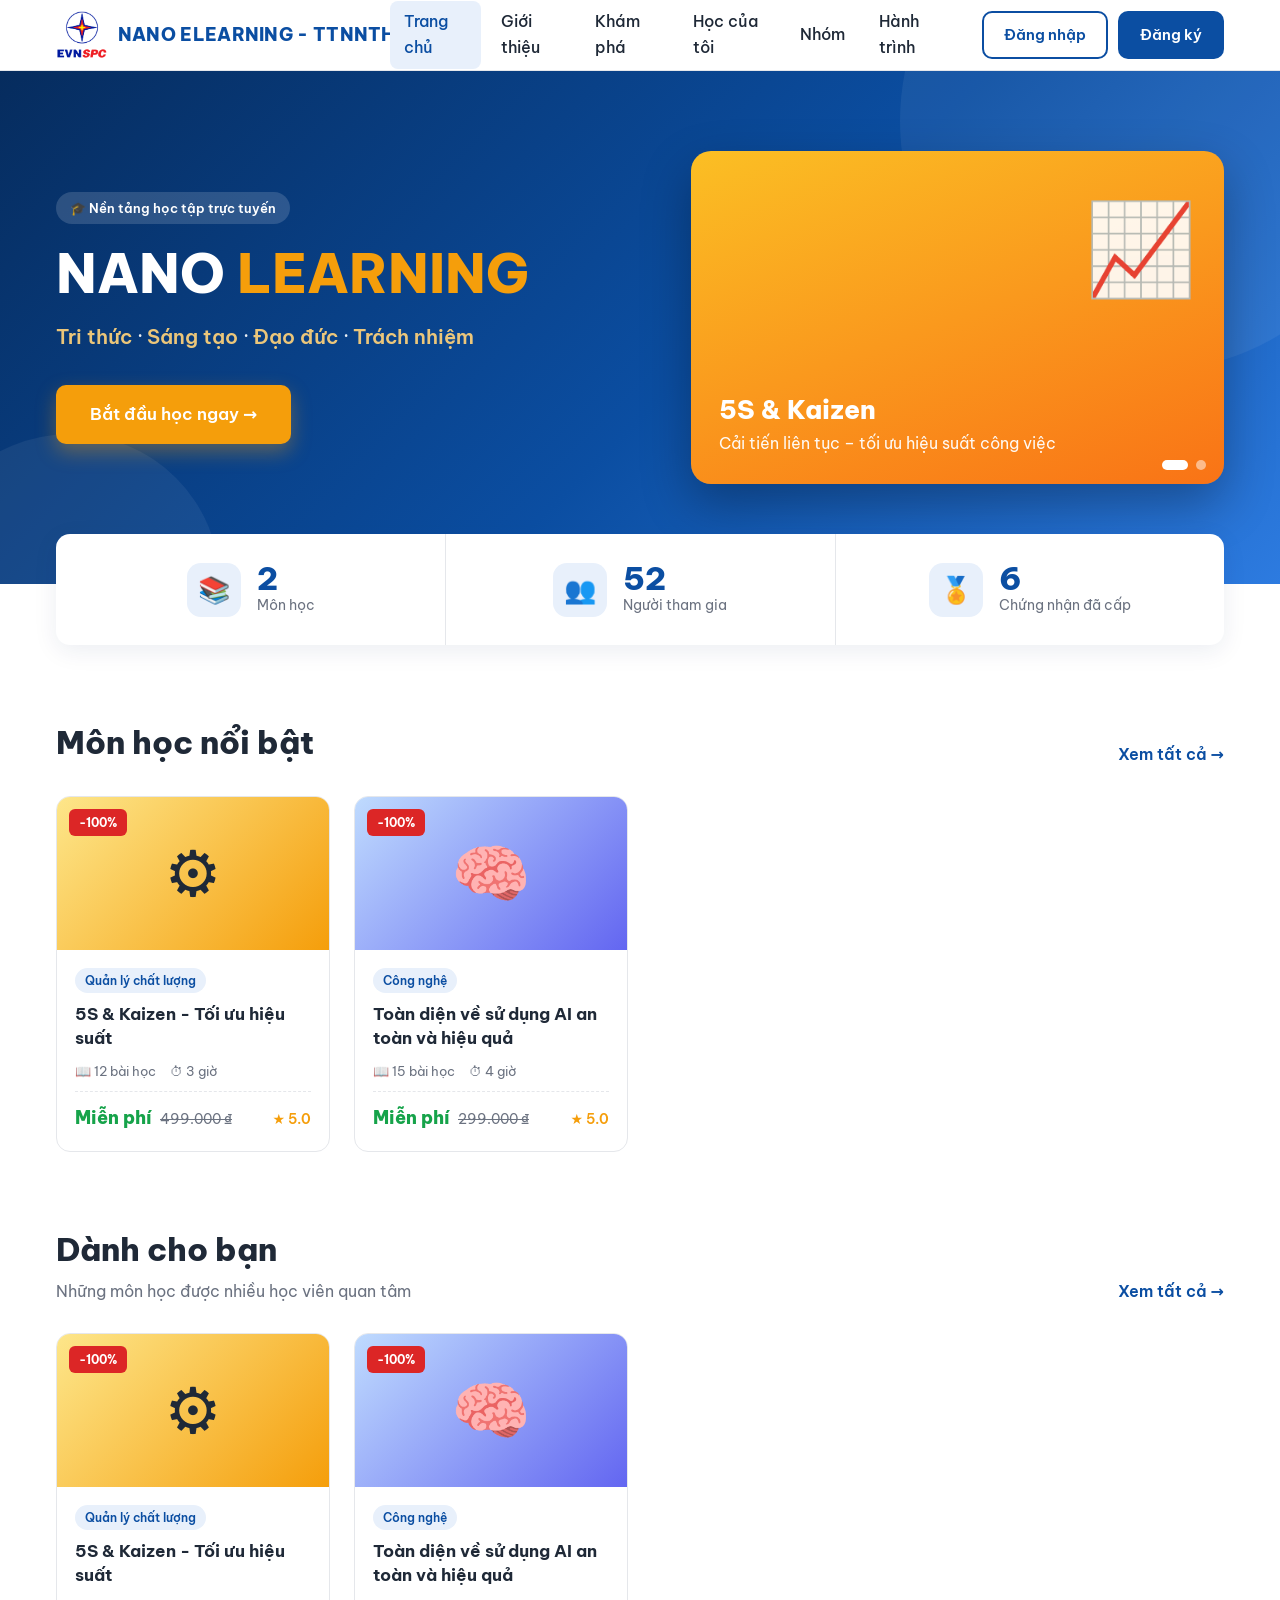
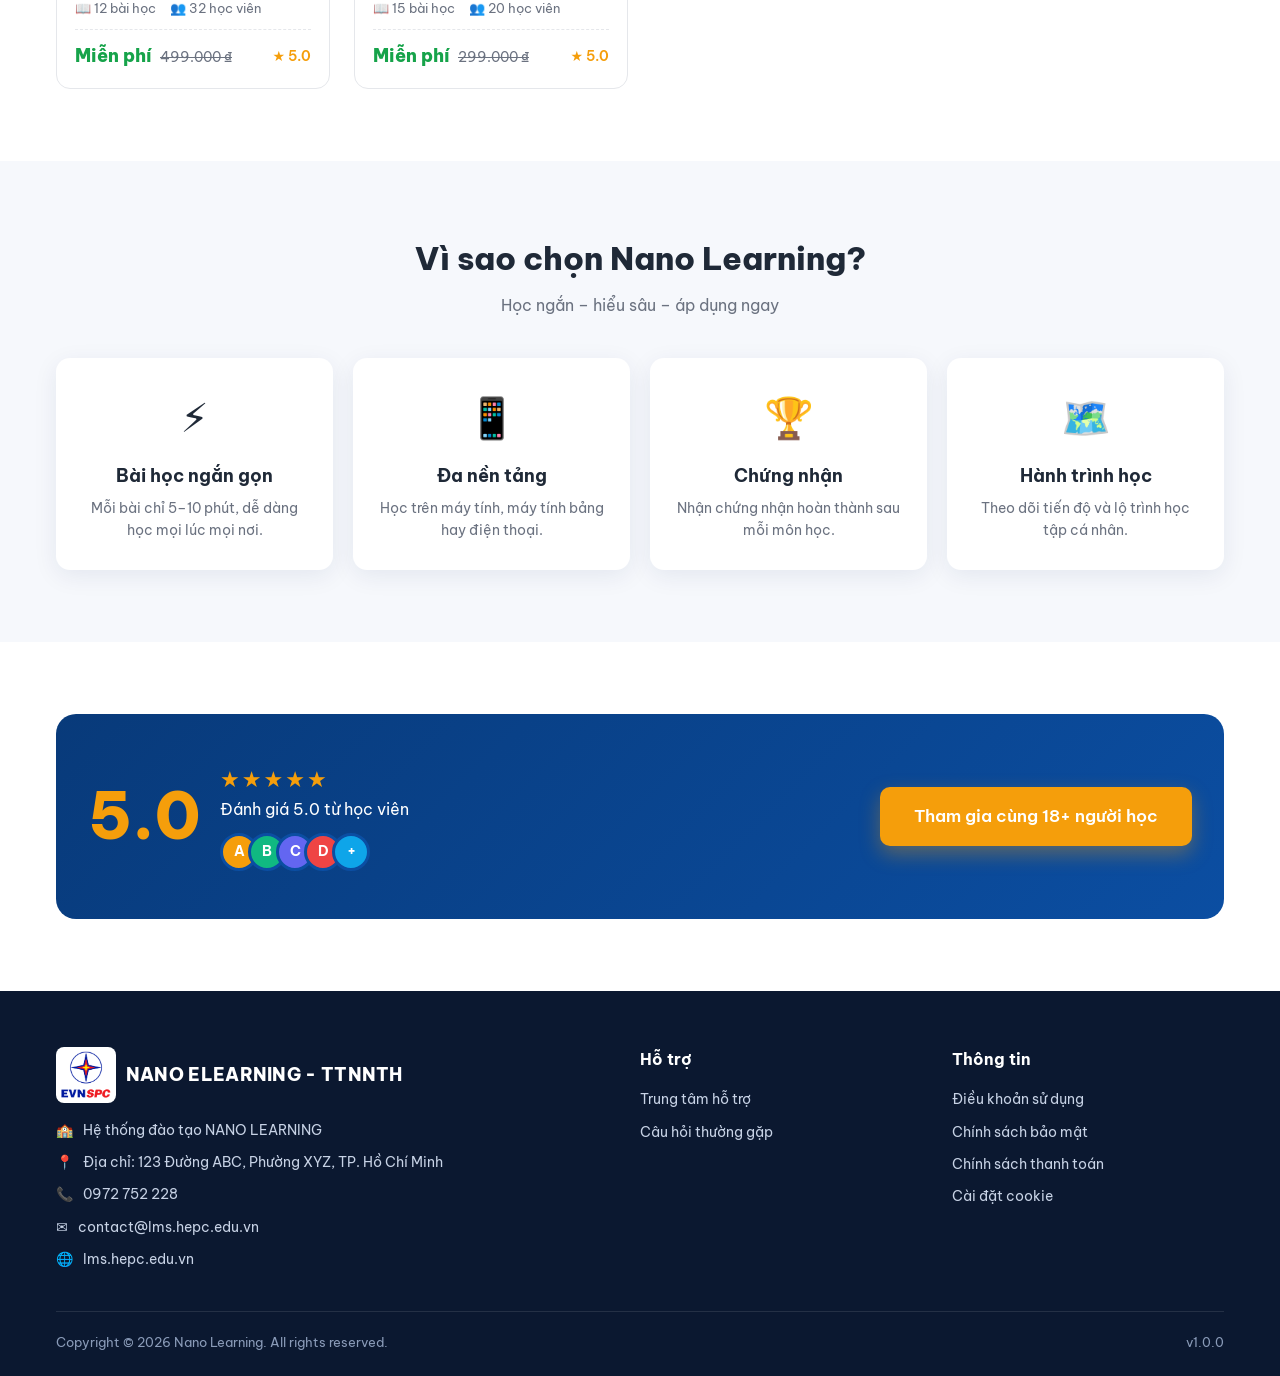
==== index.html @ f4925899 "first commit Co-Authored-By: Claude Opus 5.5 <noreply@anthropic.com>" ====
<!DOCTYPE html>
<html lang="vi">
<head>
  <meta charset="UTF-8" />
  <meta name="viewport" content="width=device-width, initial-scale=1.0" />
  <title>Nano Learning – Học tập trực tuyến</title>
  <meta name="description" content="Nền tảng học tập trực tuyến: Tri thức - Sáng tạo - Đạo đức - Trách nhiệm." />
  <link rel="preconnect" href="https://fonts.googleapis.com" />
  <link rel="preconnect" href="https://fonts.gstatic.com" crossorigin />
  <link href="https://fonts.googleapis.com/css2?family=Be+Vietnam+Pro:wght@400;500;600;700;800&display=swap" rel="stylesheet" />
  <link rel="stylesheet" href="assets/css/style.css" />
</head>
<body>
  <a href="#main" class="skip-link">Bỏ qua tới nội dung chính</a>

  <!-- HEADER -->
  <header class="header" id="header">
    <div class="container header-inner">
      <a href="index.html" class="logo" aria-label="NANO ELEARNING - TTNNTH – Trang chủ">
        <img src="assets/images/logo.png" alt="Logo EVNSPC" class="logo-img"><span class="logo-text">NANO ELEARNING - TTNNTH</span>
      </a>
      <div class="menu">
      <nav class="nav" aria-label="Điều hướng chính">
        <a href="index.html" class="active" aria-current="page">Trang chủ</a>
        <a href="gioi-thieu.html">Giới thiệu</a>
        <a href="#featured">Khám phá</a>
        <a href="#for-you">Học của tôi</a>
        <a href="#features">Nhóm</a>
        <a href="#proof">Hành trình</a>
      </nav>
      <div class="header-actions">
        <a href="#" class="btn btn-outline">Đăng nhập</a>
        <a href="#" class="btn btn-primary">Đăng ký</a>
      </div>
      </div>
      <button class="menu-toggle" id="menuToggle" aria-label="Mở menu" aria-expanded="false">☰</button>
    </div>
  </header>

  <main id="main">
    <!-- HERO -->
    <section class="hero">
      <div class="container hero-inner">
        <div>
          <span class="hero-badge">🎓 Nền tảng học tập trực tuyến</span>
          <h1>NANO <span>LEARNING</span></h1>
          <p class="hero-slogan"><b>Tri thức</b> · <b>Sáng tạo</b> · <b>Đạo đức</b> · <b>Trách nhiệm</b></p>
          <a href="#featured" class="btn btn-accent">Bắt đầu học ngay →</a>
        </div>
        <div class="slider" id="slider">
          <div class="slide slide-1 active">
            <span class="slide-icon">📈</span>
            <h3>5S &amp; Kaizen</h3>
            <p>Cải tiến liên tục – tối ưu hiệu suất công việc</p>
          </div>
          <div class="slide slide-2">
            <span class="slide-icon">🤖</span>
            <h3>AI an toàn &amp; hiệu quả</h3>
            <p>Làm chủ công cụ AI trong công việc hằng ngày</p>
          </div>
          <div class="slider-dots">
            <button class="active" aria-label="Banner 1"></button>
            <button aria-label="Banner 2"></button>
          </div>
        </div>
      </div>
    </section>

    <!-- STATS -->
    <section class="stats">
      <div class="container">
        <div class="stats-grid">
          <div class="stat">
            <div class="stat-icon">📚</div>
            <div><div class="stat-num" data-count="2">0</div><div class="stat-label">Môn học</div></div>
          </div>
          <div class="stat">
            <div class="stat-icon">👥</div>
            <div><div class="stat-num" data-count="52">0</div><div class="stat-label">Người tham gia</div></div>
          </div>
          <div class="stat">
            <div class="stat-icon">🏅</div>
            <div><div class="stat-num" data-count="6">0</div><div class="stat-label">Chứng nhận đã cấp</div></div>
          </div>
        </div>
      </div>
    </section>

    <!-- FEATURED COURSES -->
    <section class="block" id="featured">
      <div class="container">
        <div class="section-head reveal">
          <div><h2>Môn học nổi bật</h2></div>
          <a href="#" class="see-all">Xem tất cả →</a>
        </div>
        <div class="course-grid">
          <article class="course-card reveal">
            <div class="course-thumb thumb-a"><span class="discount">-100%</span>⚙️</div>
            <div class="course-body">
              <span class="course-tag">Quản lý chất lượng</span>
              <h3 class="course-title">5S &amp; Kaizen - Tối ưu hiệu suất</h3>
              <div class="course-meta"><span>📖 12 bài học</span><span>⏱ 3 giờ</span></div>
              <div class="course-foot">
                <div><span class="price-free">Miễn phí</span><span class="price-old">499.000 ₫</span></div>
                <span class="rating-sm">★ 5.0</span>
              </div>
            </div>
          </article>
          <article class="course-card reveal">
            <div class="course-thumb thumb-b"><span class="discount">-100%</span>🧠</div>
            <div class="course-body">
              <span class="course-tag">Công nghệ</span>
              <h3 class="course-title">Toàn diện về sử dụng AI an toàn và hiệu quả</h3>
              <div class="course-meta"><span>📖 15 bài học</span><span>⏱ 4 giờ</span></div>
              <div class="course-foot">
                <div><span class="price-free">Miễn phí</span><span class="price-old">299.000 ₫</span></div>
                <span class="rating-sm">★ 5.0</span>
              </div>
            </div>
          </article>
        </div>
      </div>
    </section>

    <!-- FOR YOU -->
    <section class="block" id="for-you">
      <div class="container">
        <div class="section-head reveal">
          <div>
            <h2>Dành cho bạn</h2>
            <p>Những môn học được nhiều học viên quan tâm</p>
          </div>
          <a href="#" class="see-all">Xem tất cả →</a>
        </div>
        <div class="course-grid">
          <article class="course-card reveal">
            <div class="course-thumb thumb-a"><span class="discount">-100%</span>⚙️</div>
            <div class="course-body">
              <span class="course-tag">Quản lý chất lượng</span>
              <h3 class="course-title">5S &amp; Kaizen - Tối ưu hiệu suất</h3>
              <div class="course-meta"><span>📖 12 bài học</span><span>👥 32 học viên</span></div>
              <div class="course-foot">
                <div><span class="price-free">Miễn phí</span><span class="price-old">499.000 ₫</span></div>
                <span class="rating-sm">★ 5.0</span>
              </div>
            </div>
          </article>
          <article class="course-card reveal">
            <div class="course-thumb thumb-b"><span class="discount">-100%</span>🧠</div>
            <div class="course-body">
              <span class="course-tag">Công nghệ</span>
              <h3 class="course-title">Toàn diện về sử dụng AI an toàn và hiệu quả</h3>
              <div class="course-meta"><span>📖 15 bài học</span><span>👥 20 học viên</span></div>
              <div class="course-foot">
                <div><span class="price-free">Miễn phí</span><span class="price-old">299.000 ₫</span></div>
                <span class="rating-sm">★ 5.0</span>
              </div>
            </div>
          </article>
        </div>
      </div>
    </section>

    <!-- FEATURES -->
    <section class="features" id="features">
      <div class="container">
        <h2 class="reveal">Vì sao chọn Nano Learning?</h2>
        <p class="sub reveal">Học ngắn – hiểu sâu – áp dụng ngay</p>
        <div class="feature-grid">
          <div class="feature reveal"><div class="feature-icon">⚡</div><h3>Bài học ngắn gọn</h3><p>Mỗi bài chỉ 5–10 phút, dễ dàng học mọi lúc mọi nơi.</p></div>
          <div class="feature reveal"><div class="feature-icon">📱</div><h3>Đa nền tảng</h3><p>Học trên máy tính, máy tính bảng hay điện thoại.</p></div>
          <div class="feature reveal"><div class="feature-icon">🏆</div><h3>Chứng nhận</h3><p>Nhận chứng nhận hoàn thành sau mỗi môn học.</p></div>
          <div class="feature reveal"><div class="feature-icon">🗺️</div><h3>Hành trình học</h3><p>Theo dõi tiến độ và lộ trình học tập cá nhân.</p></div>
        </div>
      </div>
    </section>

    <!-- SOCIAL PROOF -->
    <section class="proof" id="proof">
      <div class="container">
        <div class="proof-box reveal">
          <div class="proof-rating">
            <div class="proof-score">5.0</div>
            <div>
              <div class="stars">★★★★★</div>
              <div>Đánh giá 5.0 từ học viên</div>
              <div class="avatars">
                <span style="background:#f59e0b">A</span>
                <span style="background:#10b981">B</span>
                <span style="background:#6366f1">C</span>
                <span style="background:#ef4444">D</span>
                <span style="background:#0ea5e9">+</span>
              </div>
            </div>
          </div>
          <a href="#featured" class="btn btn-accent">Tham gia cùng 18+ người học</a>
        </div>
      </div>
    </section>
  </main>

  <!-- FOOTER -->
  <footer class="footer">
    <div class="container">
      <div class="footer-grid">
        <div>
          <div class="logo"><img src="assets/images/logo.png" alt="Logo EVNSPC" class="logo-img"><span class="logo-text">NANO ELEARNING - TTNNTH</span></div>
          <ul>
            <li>🏫 <span>Hệ thống đào tạo NANO LEARNING</span></li>
            <li>📍 <span>Địa chỉ: 123 Đường ABC, Phường XYZ, TP. Hồ Chí Minh</span></li>
            <li>📞 <a href="tel:0972752228">0972 752 228</a></li>
            <li>✉️ <a href="mailto:contact@lms.hepc.edu.vn">contact@lms.hepc.edu.vn</a></li>
            <li>🌐 <a href="#">lms.hepc.edu.vn</a></li>
          </ul>
        </div>
        <div>
          <h4>Hỗ trợ</h4>
          <ul>
            <li><a href="#">Trung tâm hỗ trợ</a></li>
            <li><a href="#">Câu hỏi thường gặp</a></li>
          </ul>
        </div>
        <div>
          <h4>Thông tin</h4>
          <ul>
            <li><a href="#">Điều khoản sử dụng</a></li>
            <li><a href="#">Chính sách bảo mật</a></li>
            <li><a href="#">Chính sách thanh toán</a></li>
            <li><a href="#">Cài đặt cookie</a></li>
          </ul>
        </div>
      </div>
      <div class="footer-bottom">
        <span>Copyright © <span id="year">2026</span> Nano Learning. All rights reserved.</span>
        <span>v1.0.0</span>
      </div>
    </div>
  </footer>

  <script src="assets/js/main.js" defer></script>
</body>
</html>
---- assets/css/style.css ----
:root {
  --primary: #0b4ea2;
  --primary-dark: #083a7a;
  --primary-light: #e8f0fb;
  --accent: #f59e0b;
  --accent-dark: #d97706;
  --text: #1f2937;
  --muted: #6b7280;
  --border: #e5e7eb;
  --bg: #ffffff;
  --bg-soft: #f6f8fc;
  --success: #16a34a;
  --danger: #dc2626;
  --radius: 14px;
  --shadow: 0 6px 24px rgba(15, 40, 90, 0.08);
  --shadow-hover: 0 14px 36px rgba(15, 40, 90, 0.16);
}
* { box-sizing: border-box; margin: 0; padding: 0; }
html { scroll-behavior: smooth; }
body {
  font-family: "Be Vietnam Pro", system-ui, -apple-system, sans-serif;
  color: var(--text);
  background: var(--bg);
  line-height: 1.6;
}
a { color: inherit; text-decoration: none; }
img { max-width: 100%; display: block; }
.container { width: 100%; max-width: 1200px; margin: 0 auto; padding: 0 16px; }

/* Skip link */
.skip-link {
  position: absolute; left: -9999px; top: 8px;
  background: var(--primary); color: #fff; padding: 8px 14px; border-radius: 8px; z-index: 1000;
}
.skip-link:focus { left: 8px; }

/* Buttons */
.btn {
  display: inline-flex; align-items: center; justify-content: center; gap: 8px;
  padding: 10px 20px; border-radius: 10px; font-weight: 600; font-size: 15px;
  border: 2px solid transparent; cursor: pointer; transition: all .2s ease; white-space: nowrap;
}
.btn-primary { background: var(--primary); color: #fff; }
.btn-primary:hover { background: var(--primary-dark); }
.btn-outline { border-color: var(--primary); color: var(--primary); background: transparent; }
.btn-outline:hover { background: var(--primary-light); }
.btn-accent { background: var(--accent); color: #fff; padding: 14px 32px; font-size: 17px; box-shadow: 0 8px 20px rgba(245,158,11,.35); }
.btn-accent:hover { background: var(--accent-dark); transform: translateY(-2px); }

/* Header */
.header {
  position: sticky; top: 0; z-index: 100;
  background: rgba(255,255,255,.95); backdrop-filter: blur(8px);
  border-bottom: 1px solid var(--border);
}
.header-inner { display: flex; align-items: center; justify-content: space-between; height: 70px; gap: 24px; }
.logo { display: flex; align-items: center; gap: 10px; font-weight: 800; font-size: 20px; color: var(--primary); }
.logo-mark {
  width: 40px; height: 40px; border-radius: 10px;
  background: linear-gradient(135deg, var(--primary), #2d7be0);
  display: grid; place-items: center; color: #fff; font-size: 18px;
}
.logo-img { height: 48px; width: auto; flex-shrink: 0; display: block; }
.logo-text { font-size: clamp(14px, 1.6vw, 18px); font-weight: 800; letter-spacing: .3px; white-space: nowrap; line-height: 1.2; }
.footer .logo-img { height: 56px; background: #fff; padding: 4px; border-radius: 8px; }
@media (max-width: 600px) { .header .logo-img { height: 36px; } .logo { gap: 8px; } }
@media (max-width: 380px) { .logo-text { font-size: 13px; } }
.logo small { display: block; font-size: 11px; font-weight: 500; color: var(--muted); letter-spacing: .5px; }
.menu { display: flex; align-items: center; gap: 24px; }
.nav { display: flex; align-items: center; gap: 6px; }
.nav a {
  padding: 8px 14px; border-radius: 8px; font-weight: 500; color: var(--text); transition: .2s;
}
.nav a:hover, .nav a.active { color: var(--primary); background: var(--primary-light); }
.header-actions { display: flex; gap: 10px; }
.menu-toggle {
  display: none; background: none; border: 0; font-size: 26px; cursor: pointer; color: var(--text);
}

/* Hero */
.hero {
  position: relative; overflow: hidden;
  background: linear-gradient(135deg, #062c5e 0%, var(--primary) 55%, #2d7be0 100%);
  color: #fff; padding: 80px 0 100px;
}
.hero::before, .hero::after {
  content: ""; position: absolute; border-radius: 50%; background: rgba(255,255,255,.06);
}
.hero::before { width: 500px; height: 500px; top: -200px; right: -120px; }
.hero::after { width: 300px; height: 300px; bottom: -150px; left: -80px; }
.hero-inner { position: relative; z-index: 1; display: grid; grid-template-columns: 1.1fr 1fr; gap: 48px; align-items: center; }
.hero-badge {
  display: inline-block; padding: 6px 14px; border-radius: 999px;
  background: rgba(255,255,255,.15); font-size: 13px; font-weight: 600; margin-bottom: 18px;
}
.hero h1 { font-size: clamp(32px, 5vw, 54px); font-weight: 800; line-height: 1.15; margin-bottom: 16px; }
.hero h1 span { color: var(--accent); }
.hero-slogan { font-size: clamp(16px, 2vw, 20px); opacity: .92; margin-bottom: 32px; }
.hero-slogan b { color: #ffd27a; font-weight: 600; }

/* Banner slider */
.slider { position: relative; border-radius: 20px; overflow: hidden; box-shadow: 0 20px 50px rgba(0,0,0,.3); aspect-ratio: 16/10; }
.slide {
  position: absolute; inset: 0; opacity: 0; transition: opacity .8s ease;
  display: flex; flex-direction: column; justify-content: flex-end; padding: 28px;
}
.slide.active { opacity: 1; }
.slide-1 { background: linear-gradient(160deg, #fbbf24 0%, #f97316 100%); }
.slide-2 { background: linear-gradient(160deg, #34d399 0%, #0ea5e9 100%); }
.slide-icon { position: absolute; top: 24px; right: 28px; font-size: 90px; opacity: .9; }
.slide h3 { font-size: 26px; font-weight: 800; }
.slide p { opacity: .95; }
.slider-dots { position: absolute; bottom: 14px; right: 18px; display: flex; gap: 8px; z-index: 2; }
.slider-dots button {
  width: 10px; height: 10px; border-radius: 50%; border: 0; background: rgba(255,255,255,.5); cursor: pointer; transition: .3s;
}
.slider-dots button.active { background: #fff; width: 26px; border-radius: 6px; }

/* Stats */
.stats { margin-top: -50px; position: relative; z-index: 2; }
.stats-grid {
  display: grid; grid-template-columns: repeat(3, 1fr);
  background: #fff; border-radius: var(--radius); box-shadow: var(--shadow); overflow: hidden;
}
.stat { padding: 28px 20px; text-align: center; display: flex; align-items: center; justify-content: center; gap: 16px; }
.stat + .stat { border-left: 1px solid var(--border); }
.stat-icon {
  width: 54px; height: 54px; border-radius: 14px; display: grid; place-items: center; font-size: 26px;
  background: var(--primary-light);
}
.stat-num { font-size: 32px; font-weight: 800; color: var(--primary); line-height: 1; text-align: left; }
.stat-label { color: var(--muted); font-size: 14px; text-align: left; }

/* Sections */
section.block { padding: 72px 0 0; }
.section-head { display: flex; justify-content: space-between; align-items: flex-end; gap: 16px; margin-bottom: 28px; }
.section-head h2 { font-size: clamp(24px, 3vw, 32px); font-weight: 800; }
.section-head p { color: var(--muted); margin-top: 4px; }
.see-all { color: var(--primary); font-weight: 600; white-space: nowrap; }
.see-all:hover { text-decoration: underline; }

/* Course cards */
.course-grid { display: grid; grid-template-columns: repeat(auto-fill, minmax(270px, 1fr)); gap: 24px; }
.course-card {
  background: #fff; border: 1px solid var(--border); border-radius: var(--radius); overflow: hidden;
  transition: transform .25s ease, box-shadow .25s ease; display: flex; flex-direction: column;
}
.course-card:hover { transform: translateY(-6px); box-shadow: var(--shadow-hover); }
.course-thumb { position: relative; aspect-ratio: 16/9; display: grid; place-items: center; font-size: 64px; }
.thumb-a { background: linear-gradient(135deg, #fde68a, #f59e0b); }
.thumb-b { background: linear-gradient(135deg, #bfdbfe, #6366f1); }
.thumb-c { background: linear-gradient(135deg, #bbf7d0, #10b981); }
.thumb-d { background: linear-gradient(135deg, #fecaca, #ef4444); }
.discount {
  position: absolute; top: 12px; left: 12px; background: var(--danger); color: #fff;
  font-size: 12px; font-weight: 700; padding: 4px 10px; border-radius: 6px;
}
.course-body { padding: 18px; display: flex; flex-direction: column; gap: 10px; flex: 1; }
.course-tag { font-size: 12px; font-weight: 600; color: var(--primary); background: var(--primary-light); padding: 3px 10px; border-radius: 999px; align-self: flex-start; }
.course-title { font-size: 17px; font-weight: 700; line-height: 1.4; }
.course-meta { display: flex; gap: 14px; color: var(--muted); font-size: 13px; }
.course-foot { margin-top: auto; padding-top: 12px; border-top: 1px dashed var(--border); display: flex; align-items: center; justify-content: space-between; }
.price-free { color: var(--success); font-weight: 800; font-size: 18px; }
.price-old { color: var(--muted); text-decoration: line-through; font-size: 14px; margin-left: 8px; }
.rating-sm { color: var(--accent); font-size: 14px; font-weight: 600; }

/* Features */
.features { background: var(--bg-soft); padding: 72px 0; margin-top: 72px; }
.features h2 { text-align: center; font-size: clamp(24px, 3vw, 32px); font-weight: 800; margin-bottom: 8px; }
.features .sub { text-align: center; color: var(--muted); margin-bottom: 40px; }
.feature-grid { display: grid; grid-template-columns: repeat(4, 1fr); gap: 20px; }
.feature { background: #fff; border-radius: var(--radius); padding: 28px 22px; text-align: center; box-shadow: var(--shadow); }
.feature-icon { font-size: 40px; margin-bottom: 12px; }
.feature h3 { font-size: 18px; margin-bottom: 6px; }
.feature p { color: var(--muted); font-size: 14px; }

/* Social proof */
.proof { padding: 72px 0; }
.proof-box {
  background: linear-gradient(135deg, var(--primary-dark), var(--primary));
  color: #fff; border-radius: 20px; padding: 48px 32px;
  display: grid; grid-template-columns: 1fr auto; gap: 32px; align-items: center;
}
.proof-rating { display: flex; align-items: center; gap: 20px; }
.proof-score { font-size: 64px; font-weight: 800; line-height: 1; color: var(--accent); }
.stars { color: var(--accent); font-size: 22px; letter-spacing: 2px; }
.avatars { display: flex; margin-top: 10px; }
.avatars span {
  width: 38px; height: 38px; border-radius: 50%; border: 3px solid var(--primary);
  display: grid; place-items: center; font-weight: 700; font-size: 14px; margin-left: -10px; color: #fff;
}
.avatars span:first-child { margin-left: 0; }

/* Footer */
.footer { background: #0b1830; color: #c7d2e5; padding: 56px 0 24px; }
.footer-grid { display: grid; grid-template-columns: 2fr 1fr 1fr; gap: 40px; }
.footer h4 { color: #fff; font-size: 16px; margin-bottom: 16px; }
.footer .logo { color: #fff; margin-bottom: 16px; }
.footer ul { list-style: none; display: grid; gap: 10px; }
.footer li { display: flex; gap: 10px; font-size: 14px; }
.footer a:hover { color: var(--accent); }
.footer-bottom {
  margin-top: 40px; padding-top: 20px; border-top: 1px solid rgba(255,255,255,.1);
  display: flex; justify-content: space-between; font-size: 13px; color: #8a9bb8; flex-wrap: wrap; gap: 8px;
}

/* Reveal animation */
.reveal { opacity: 0; transform: translateY(24px); transition: all .6s ease; }
.reveal.visible { opacity: 1; transform: none; }

/* Responsive */
@media (max-width: 960px) {
  .hero-inner { grid-template-columns: 1fr; text-align: center; }
  .feature-grid { grid-template-columns: repeat(2, 1fr); }
  .footer-grid { grid-template-columns: 1fr 1fr; }
  .footer-grid > :first-child { grid-column: 1 / -1; }
}
@media (max-width: 820px) {
  .menu-toggle { display: block; }
  .menu { display: none; }
  .header.open .menu {
    display: flex; flex-direction: column; align-items: stretch; gap: 12px;
    position: absolute; top: 70px; left: 0; right: 0; background: #fff;
    padding: 12px 16px 16px; border-bottom: 1px solid var(--border); box-shadow: var(--shadow);
  }
  .header.open .nav { flex-direction: column; align-items: stretch; }
  .header.open .header-actions .btn { flex: 1; }
}
@media (max-width: 640px) {
  .hero { padding: 48px 0 90px; }
  .stats-grid { grid-template-columns: 1fr; }
  .stat + .stat { border-left: 0; border-top: 1px solid var(--border); }
  .stat { justify-content: flex-start; }
  .feature-grid { grid-template-columns: 1fr; }
  .proof-box { grid-template-columns: 1fr; text-align: center; }
  .proof-rating { flex-direction: column; }
  .avatars { justify-content: center; }
  .footer-grid { grid-template-columns: 1fr; }
  .section-head { flex-direction: column; align-items: flex-start; }
}
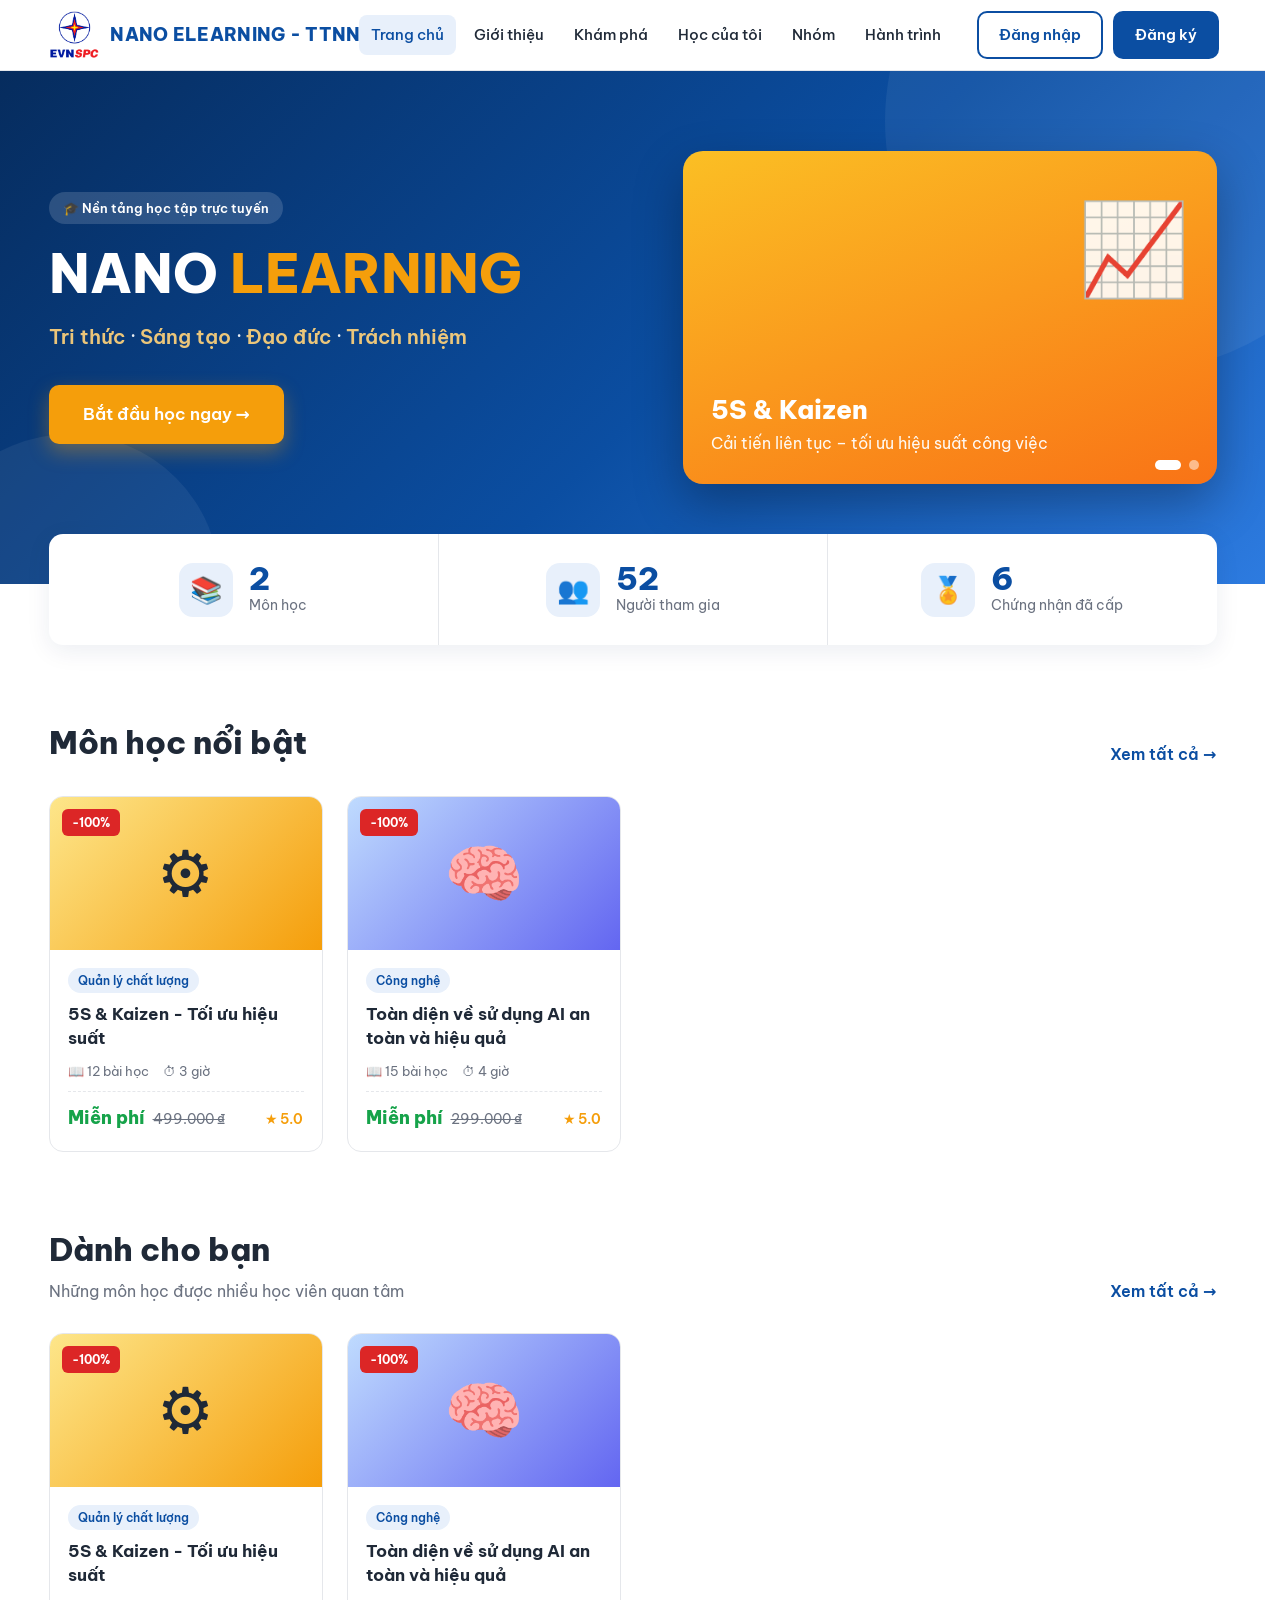
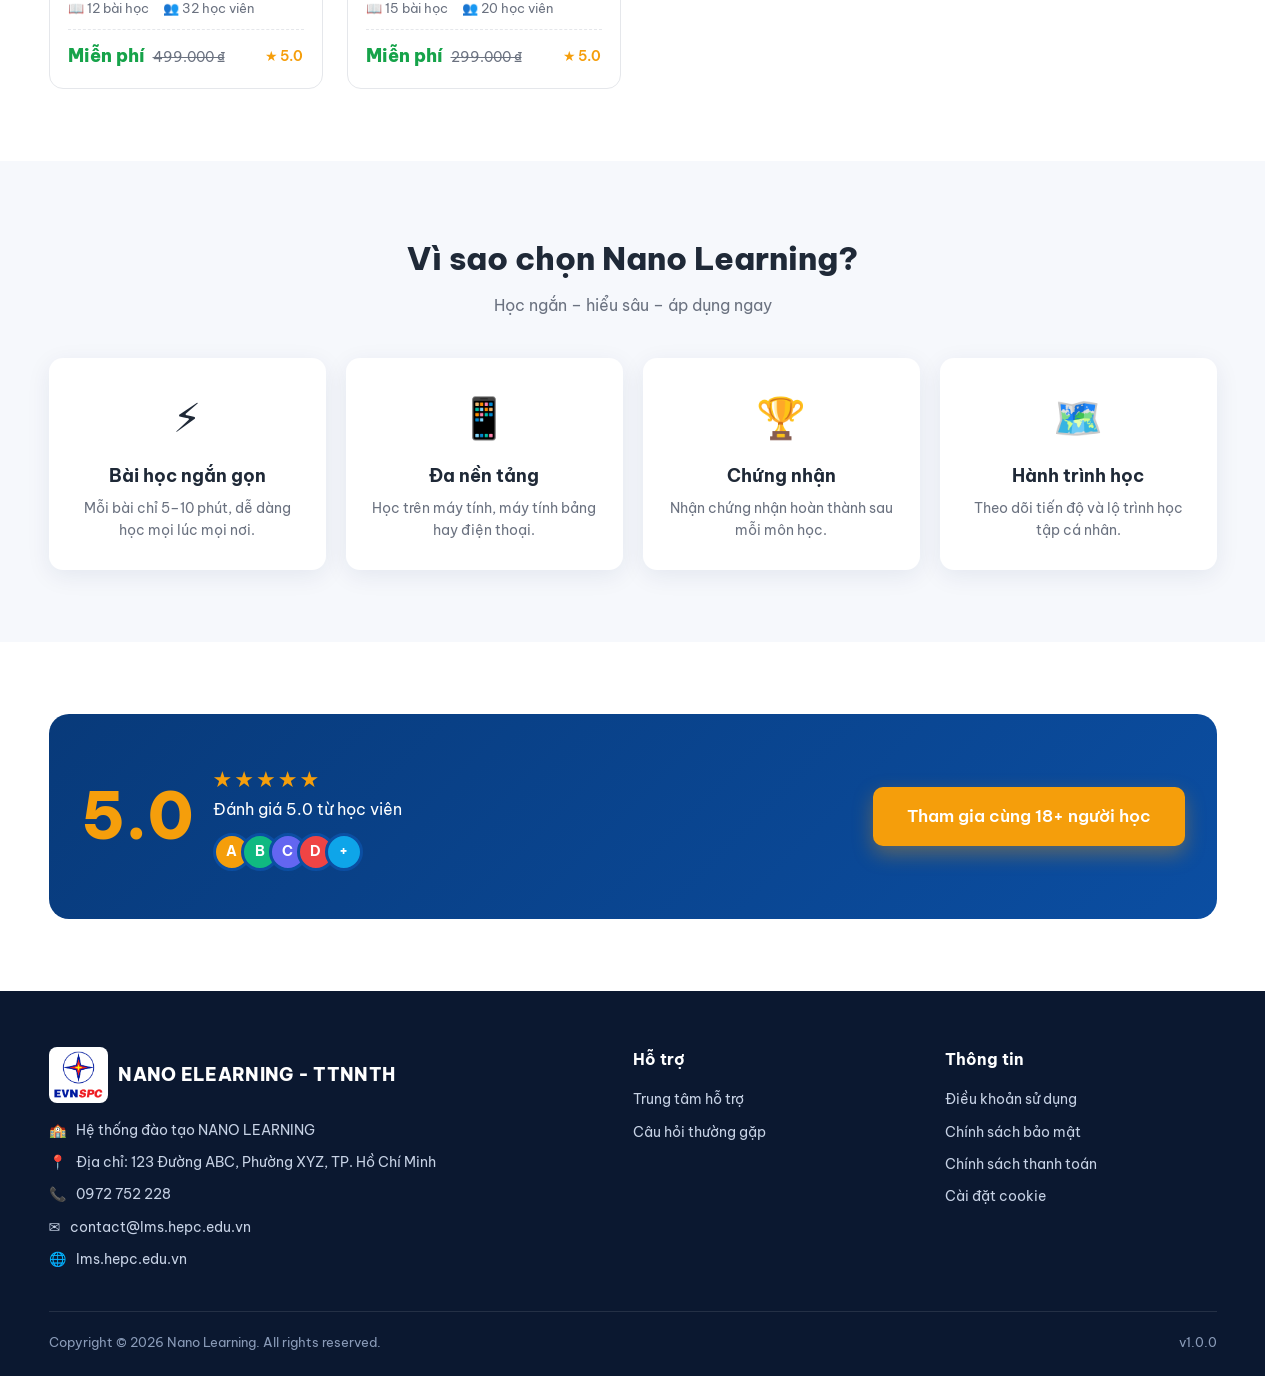
==== commit 903a3011: "Đồng nhất menu giữa trang chủ và trang Giới thiệu, chống nhảy giao diện - Dùng chung một menu (Trang" ====
--- a/index.html
+++ b/index.html
@@ -20,18 +20,18 @@
         <img src="assets/images/logo.png" alt="Logo EVNSPC" class="logo-img"><span class="logo-text">NANO ELEARNING - TTNNTH</span>
       </a>
       <div class="menu">
-      <nav class="nav" aria-label="Điều hướng chính">
-        <a href="index.html" class="active" aria-current="page">Trang chủ</a>
-        <a href="gioi-thieu.html">Giới thiệu</a>
-        <a href="#featured">Khám phá</a>
-        <a href="#for-you">Học của tôi</a>
-        <a href="#features">Nhóm</a>
-        <a href="#proof">Hành trình</a>
-      </nav>
-      <div class="header-actions">
-        <a href="#" class="btn btn-outline">Đăng nhập</a>
-        <a href="#" class="btn btn-primary">Đăng ký</a>
-      </div>
+        <nav class="nav" aria-label="Điều hướng chính">
+          <a href="index.html" class="active" aria-current="page">Trang chủ</a>
+          <a href="gioi-thieu.html">Giới thiệu</a>
+          <a href="index.html#featured">Khám phá</a>
+          <a href="index.html#for-you">Học của tôi</a>
+          <a href="index.html#features">Nhóm</a>
+          <a href="index.html#proof">Hành trình</a>
+        </nav>
+        <div class="header-actions">
+          <a href="#" class="btn btn-outline">Đăng nhập</a>
+          <a href="gioi-thieu.html#contact" class="btn btn-primary">Đăng ký</a>
+        </div>
       </div>
       <button class="menu-toggle" id="menuToggle" aria-label="Mở menu" aria-expanded="false">☰</button>
     </div>
--- a/assets/css/style.css
+++ b/assets/css/style.css
@@ -16,7 +16,9 @@
   --shadow-hover: 0 14px 36px rgba(15, 40, 90, 0.16);
 }
 * { box-sizing: border-box; margin: 0; padding: 0; }
-html { scroll-behavior: smooth; }
+/* scrollbar-gutter: giữ chỗ thanh cuộn để bề rộng trang không đổi khi chuyển trang;
+   scroll-padding-top: link #anchor không bị header sticky che */
+html { scroll-behavior: smooth; scrollbar-gutter: stable; scroll-padding-top: 80px; }
 body {
   font-family: "Be Vietnam Pro", system-ui, -apple-system, sans-serif;
   color: var(--text);
@@ -69,7 +71,8 @@
 .menu { display: flex; align-items: center; gap: 24px; }
 .nav { display: flex; align-items: center; gap: 6px; }
 .nav a {
-  padding: 8px 14px; border-radius: 8px; font-weight: 500; color: var(--text); transition: .2s;
+  padding: 8px 12px; border-radius: 8px; font-size: 15px; font-weight: 500; white-space: nowrap;
+  color: var(--text); transition: background-color .2s, color .2s;
 }
 .nav a:hover, .nav a.active { color: var(--primary); background: var(--primary-light); }
 .header-actions { display: flex; gap: 10px; }
@@ -215,7 +218,8 @@
   .footer-grid { grid-template-columns: 1fr 1fr; }
   .footer-grid > :first-child { grid-column: 1 / -1; }
 }
-@media (max-width: 820px) {
+/* Menu đầy đủ (logo + 6 mục + 2 nút) cần ~1170px → dưới 1200px chuyển sang menu ☰ */
+@media (max-width: 1200px) {
   .menu-toggle { display: block; }
   .menu { display: none; }
   .header.open .menu {
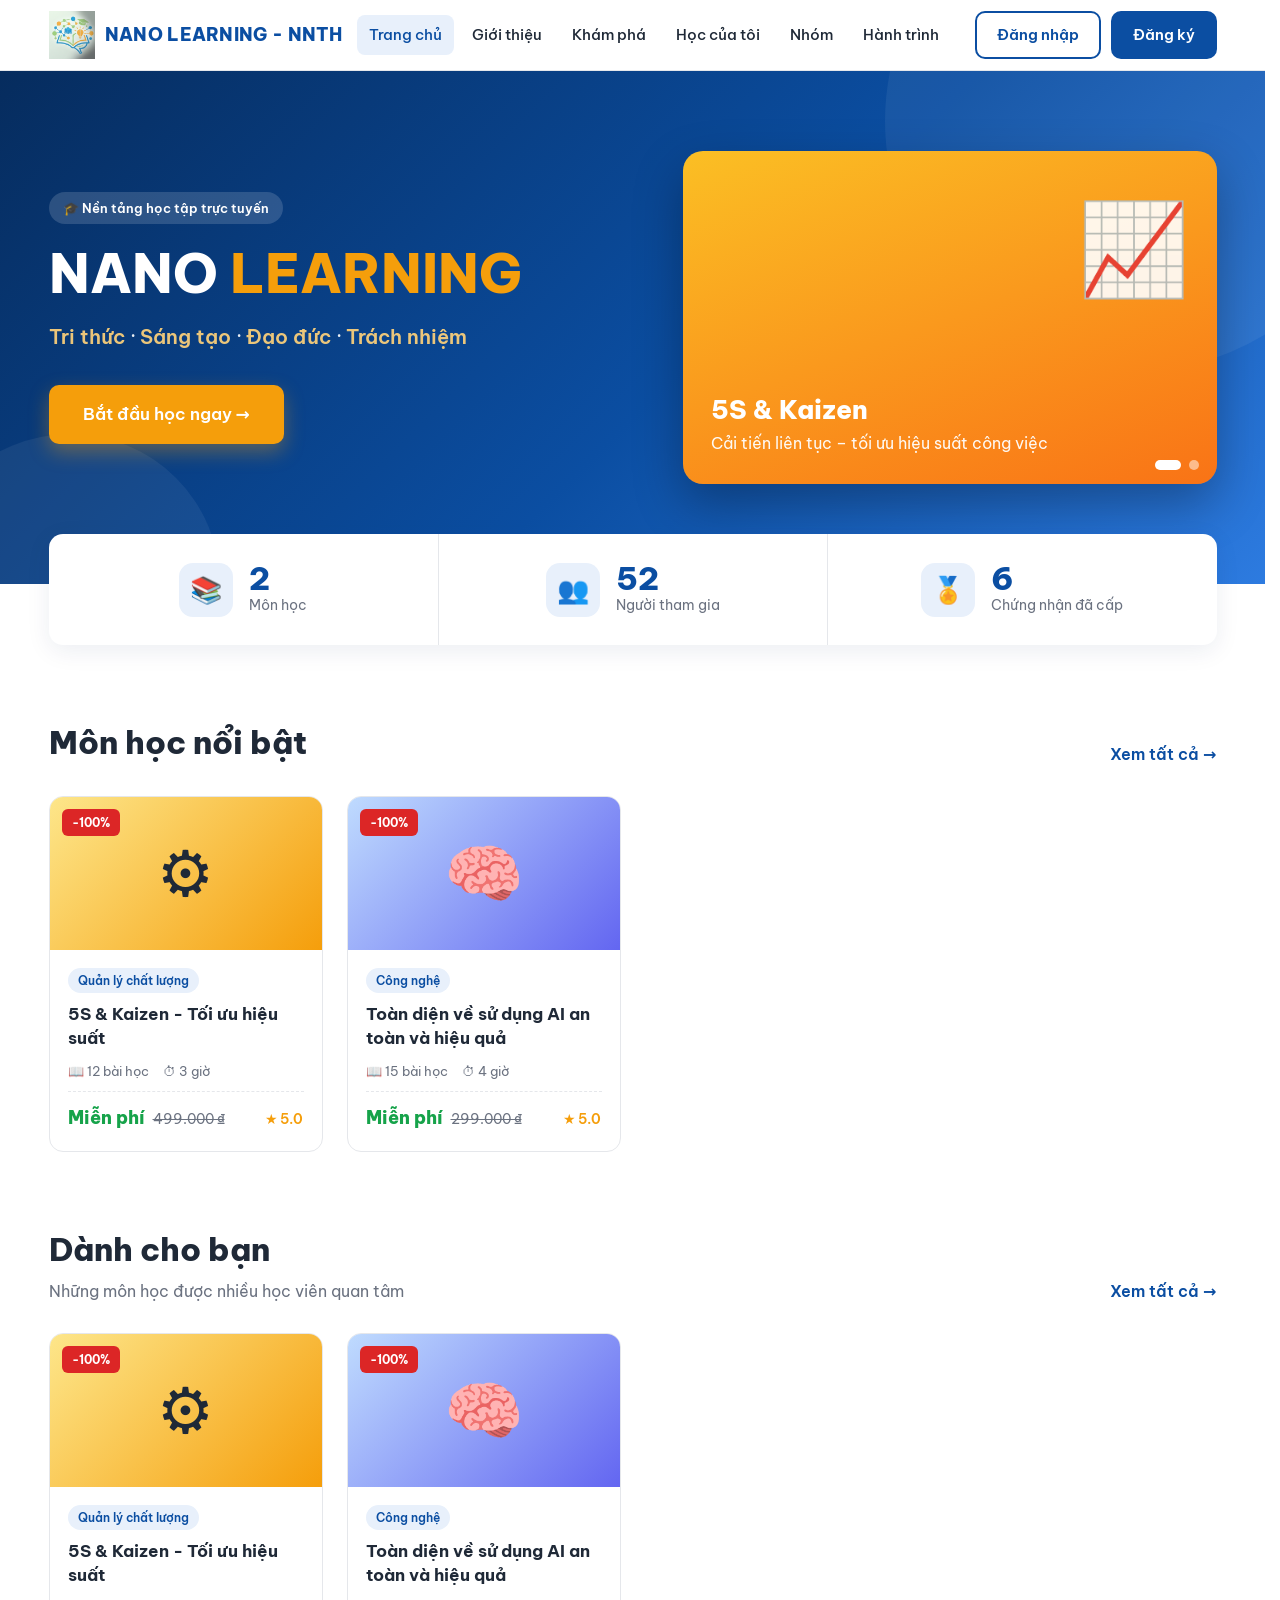
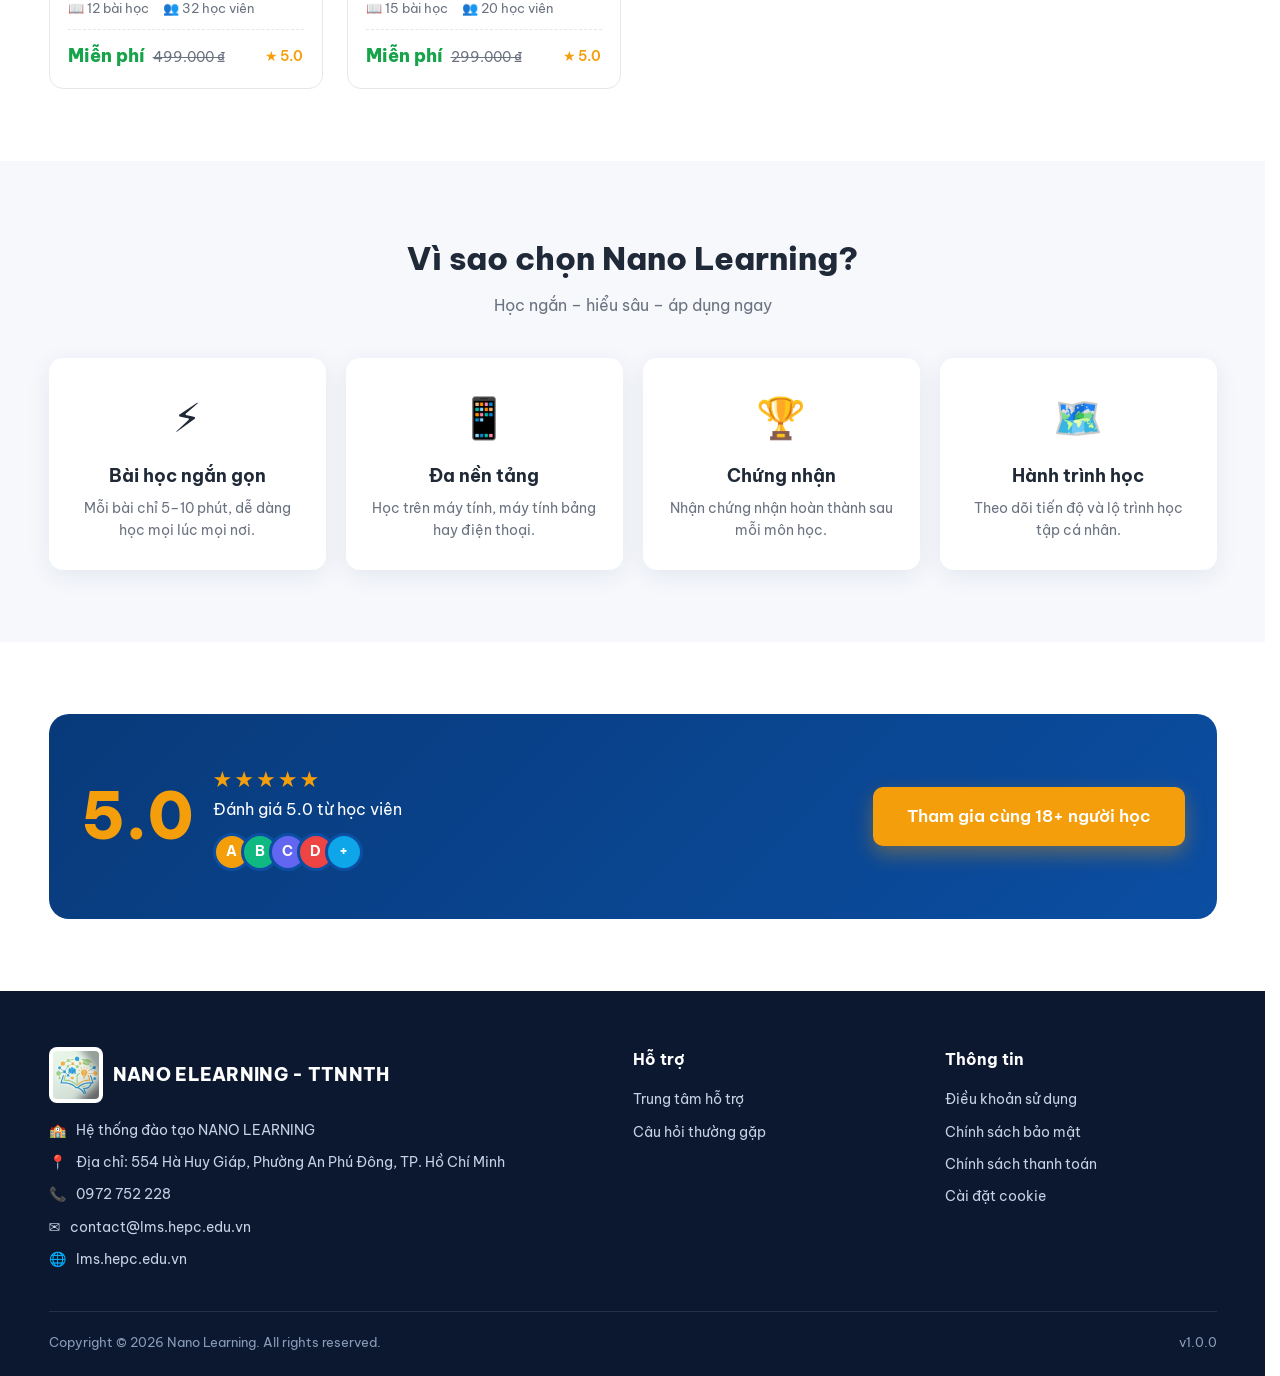
==== commit 59cdb943: "Thay logo mới Nano Learning, cập nhật tên hiển thị và địa chỉ - Logo mới tại assets/images/logo.png," ====
--- a/index.html
+++ b/index.html
@@ -17,7 +17,7 @@
   <header class="header" id="header">
     <div class="container header-inner">
       <a href="index.html" class="logo" aria-label="NANO ELEARNING - TTNNTH – Trang chủ">
-        <img src="assets/images/logo.png" alt="Logo EVNSPC" class="logo-img"><span class="logo-text">NANO ELEARNING - TTNNTH</span>
+        <img src="assets/images/logo.png" alt="Logo Nano Learning" class="logo-img"><span class="logo-text">NANO LEARNING - NNTH</span>
       </a>
       <div class="menu">
         <nav class="nav" aria-label="Điều hướng chính">
@@ -204,10 +204,10 @@
     <div class="container">
       <div class="footer-grid">
         <div>
-          <div class="logo"><img src="assets/images/logo.png" alt="Logo EVNSPC" class="logo-img"><span class="logo-text">NANO ELEARNING - TTNNTH</span></div>
+          <div class="logo"><img src="assets/images/logo.png" alt="Logo Nano Learning" class="logo-img"><span class="logo-text">NANO ELEARNING - TTNNTH</span></div>
           <ul>
             <li>🏫 <span>Hệ thống đào tạo NANO LEARNING</span></li>
-            <li>📍 <span>Địa chỉ: 123 Đường ABC, Phường XYZ, TP. Hồ Chí Minh</span></li>
+            <li>📍 <span>Địa chỉ: 554 Hà Huy Giáp, Phường An Phú Đông, TP. Hồ Chí Minh</span></li>
             <li>📞 <a href="tel:0972752228">0972 752 228</a></li>
             <li>✉️ <a href="mailto:contact@lms.hepc.edu.vn">contact@lms.hepc.edu.vn</a></li>
             <li>🌐 <a href="#">lms.hepc.edu.vn</a></li>
